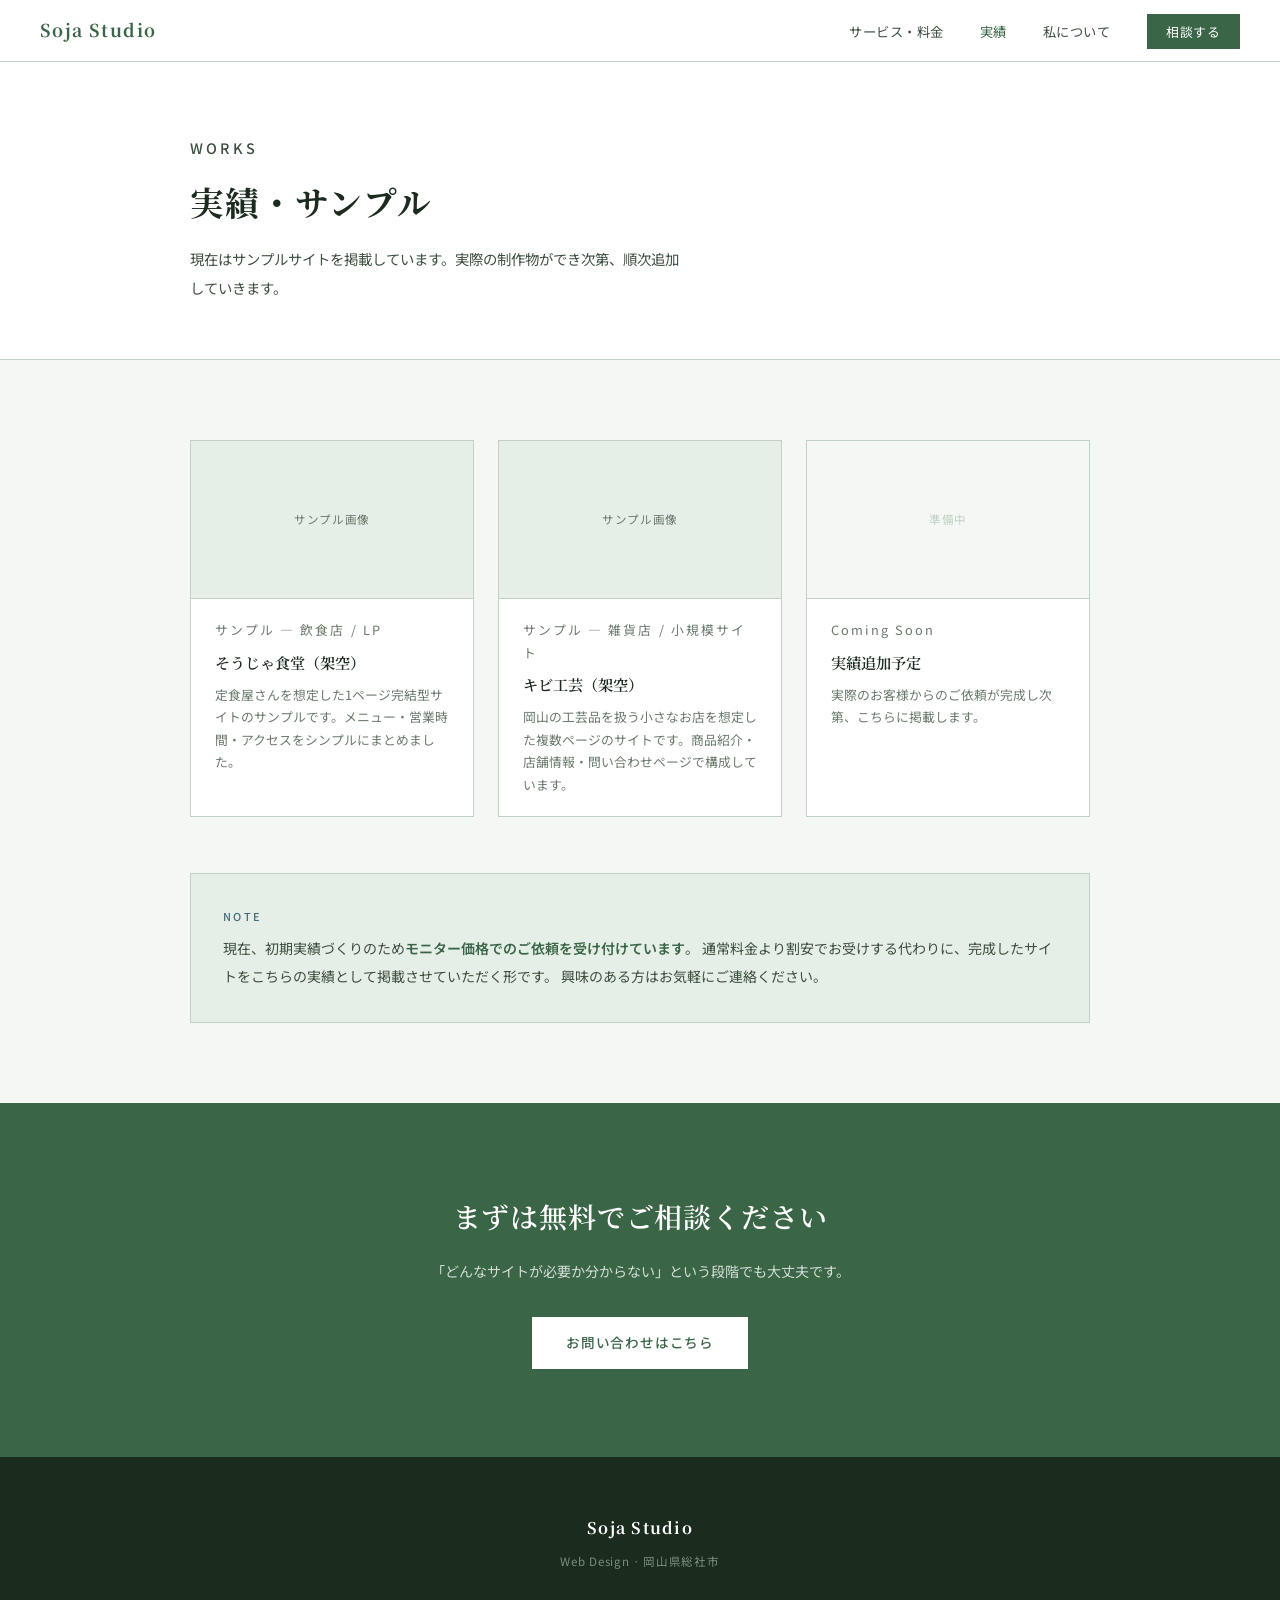
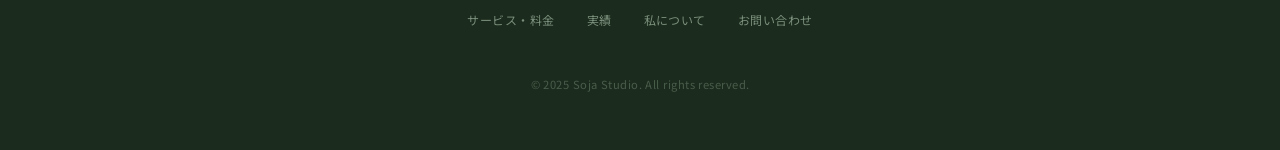
==== works.html @ 2a66c87e "Add files via upload" ====
<!DOCTYPE html>
<html lang="ja">
<head>
  <meta charset="UTF-8">
  <meta name="viewport" content="width=device-width, initial-scale=1.0">
  <title>実績 — Soja Studio</title>
  <meta name="description" content="Soja Studioの制作実績・サンプルサイトのご紹介です。">
  <link rel="stylesheet" href="style.css">
</head>
<body>

<header class="site-nav">
  <a href="index.html" class="nav-logo">Soja Studio</a>
  <nav>
    <ul class="nav-menu">
      <li><a href="service.html">サービス・料金</a></li>
      <li><a href="works.html" class="active">実績</a></li>
      <li><a href="about.html">私について</a></li>
      <li class="nav-cta"><a href="contact.html">相談する</a></li>
    </ul>
  </nav>
</header>

<div class="page-header">
  <div class="page-header-inner">
    <p class="section-label">Works</p>
    <h1>実績・サンプル</h1>
    <p>現在はサンプルサイトを掲載しています。実際の制作物ができ次第、順次追加していきます。</p>
  </div>
</div>

<section class="section">
  <div class="section-inner">
    <div class="works-grid">

      <div class="work-card">
        <div class="work-thumb">サンプル画像</div>
        <div class="work-info">
          <p class="work-tag">サンプル — 飲食店 / LP</p>
          <h3>そうじゃ食堂（架空）</h3>
          <p>定食屋さんを想定した1ページ完結型サイトのサンプルです。メニュー・営業時間・アクセスをシンプルにまとめました。</p>
        </div>
      </div>

      <div class="work-card">
        <div class="work-thumb">サンプル画像</div>
        <div class="work-info">
          <p class="work-tag">サンプル — 雑貨店 / 小規模サイト</p>
          <h3>キビ工芸（架空）</h3>
          <p>岡山の工芸品を扱う小さなお店を想定した複数ページのサイトです。商品紹介・店舗情報・問い合わせページで構成しています。</p>
        </div>
      </div>

      <div class="work-card">
        <div class="work-thumb" style="background:var(--bg); color:var(--border);">準備中</div>
        <div class="work-info">
          <p class="work-tag">Coming Soon</p>
          <h3>実績追加予定</h3>
          <p>実際のお客様からのご依頼が完成し次第、こちらに掲載します。</p>
        </div>
      </div>

    </div>

    <div style="margin-top:3.5rem; padding:2rem 2rem; background:var(--bg-alt); border:1px solid var(--border);">
      <p class="section-label" style="margin-bottom:0.5rem;">Note</p>
      <p style="font-size:0.875rem; color:var(--ink-soft); line-height:2;">
        現在、初期実績づくりのため<strong style="color:var(--green); font-weight:600;">モニター価格でのご依頼を受け付けています</strong>。
        通常料金より割安でお受けする代わりに、完成したサイトをこちらの実績として掲載させていただく形です。
        興味のある方はお気軽にご連絡ください。
      </p>
    </div>
  </div>
</section>

<section class="cta-banner">
  <h2>まずは無料でご相談ください</h2>
  <p>「どんなサイトが必要か分からない」という段階でも大丈夫です。</p>
  <a href="contact.html" class="btn btn-white">お問い合わせはこちら</a>
</section>

<footer class="site-footer">
  <p class="footer-logo">Soja Studio</p>
  <p class="footer-sub">Web Design · 岡山県総社市</p>
  <ul class="footer-nav">
    <li><a href="service.html">サービス・料金</a></li>
    <li><a href="works.html">実績</a></li>
    <li><a href="about.html">私について</a></li>
    <li><a href="contact.html">お問い合わせ</a></li>
  </ul>
  <p class="footer-copy">&copy; 2025 Soja Studio. All rights reserved.</p>
</footer>

</body>
</html>
---- style.css ----
@import url('https://fonts.googleapis.com/css2?family=Noto+Serif+JP:wght@400;600;700&family=Noto+Sans+JP:wght@400;500&display=swap');

/* ===== Tokens ===== */
:root {
  --ink:        #1B2B1D;
  --ink-soft:   #3D4F3E;
  --ink-muted:  #6A7A6B;
  --bg:         #F4F7F4;
  --bg-alt:     #E5EEE7;
  --green:      #3A6647;
  --green-h:    #4B7757;
  --teal:       #426E78;
  --border:     #C1D1C4;
  --white:      #FFFFFF;
  --serif:      'Noto Serif JP', Georgia, serif;
  --sans:       'Noto Sans JP', sans-serif;
}

/* ===== Reset ===== */
*, *::before, *::after { box-sizing: border-box; margin: 0; padding: 0; }
img { display: block; max-width: 100%; }
a { color: inherit; text-decoration: none; }
html { scroll-behavior: smooth; }

body {
  font-family: var(--sans);
  background: var(--bg);
  color: var(--ink);
  line-height: 1.85;
}

/* ===== Nav ===== */
.site-nav {
  position: sticky;
  top: 0;
  z-index: 100;
  background: var(--white);
  border-bottom: 1px solid var(--border);
  display: flex;
  align-items: center;
  justify-content: space-between;
  padding: 0 2.5rem;
  height: 62px;
}
.nav-logo {
  font-family: var(--serif);
  font-size: 1.1rem;
  font-weight: 700;
  color: var(--green);
  letter-spacing: 0.08em;
}
.nav-menu {
  list-style: none;
  display: flex;
  align-items: center;
  gap: 2.25rem;
}
.nav-menu a {
  font-size: 0.83rem;
  color: var(--ink-soft);
  letter-spacing: 0.04em;
  transition: color 0.15s;
}
.nav-menu a:hover, .nav-menu a.active { color: var(--green); }
.nav-cta a {
  padding: 0.5rem 1.2rem !important;
  background: var(--green) !important;
  color: var(--white) !important;
  font-size: 0.8rem !important;
  letter-spacing: 0.06em !important;
  transition: background 0.15s !important;
}
.nav-cta a:hover { background: var(--green-h) !important; }

/* ===== Buttons ===== */
.btn {
  display: inline-block;
  padding: 0.85rem 2.1rem;
  font-family: var(--sans);
  font-size: 0.85rem;
  font-weight: 500;
  letter-spacing: 0.06em;
  transition: background 0.15s, color 0.15s, border-color 0.15s;
}
.btn-primary { background: var(--green); color: var(--white); }
.btn-primary:hover { background: var(--green-h); }
.btn-outline { border: 1.5px solid var(--green); color: var(--green); background: transparent; }
.btn-outline:hover { background: var(--green); color: var(--white); }
.btn-white { background: var(--white); color: var(--green); }
.btn-white:hover { background: var(--bg); }

/* ===== Hero ===== */
.hero {
  max-width: 1000px;
  margin: 0 auto;
  padding: 7rem 2.5rem 6rem;
  position: relative;
  overflow: hidden;
}
.hero-deco {
  position: absolute;
  right: -20px;
  top: 50%;
  transform: translateY(-50%);
  opacity: 0.055;
  pointer-events: none;
}
.eyebrow {
  font-size: 0.7rem;
  font-weight: 500;
  letter-spacing: 0.22em;
  color: var(--teal);
  text-transform: uppercase;
  margin-bottom: 1.5rem;
}
.hero h1 {
  font-family: var(--serif);
  font-size: clamp(1.85rem, 4.5vw, 2.9rem);
  font-weight: 700;
  line-height: 1.5;
  color: var(--ink);
  letter-spacing: 0.03em;
  max-width: 660px;
  margin-bottom: 1.75rem;
}
.hero p {
  font-size: 0.975rem;
  color: var(--ink-soft);
  max-width: 480px;
  line-height: 2.05;
  margin-bottom: 2.75rem;
}
.hero-ctas { display: flex; gap: 1rem; flex-wrap: wrap; }

/* ===== Section ===== */
.section { padding: 5rem 2.5rem; }
.section-inner { max-width: 900px; margin: 0 auto; }
.section-alt { background: var(--bg-alt); }
.section-label {
  font-size: 0.68rem;
  font-weight: 500;
  letter-spacing: 0.22em;
  color: var(--teal);
  text-transform: uppercase;
  margin-bottom: 0.5rem;
}
.section h2 {
  font-family: var(--serif);
  font-size: clamp(1.35rem, 2.5vw, 1.8rem);
  font-weight: 600;
  color: var(--ink);
  margin-bottom: 2.5rem;
  letter-spacing: 0.03em;
}

/* ===== Card grid ===== */
.card-grid {
  display: grid;
  grid-template-columns: repeat(auto-fit, minmax(240px, 1fr));
  gap: 1.15rem;
}
.card {
  background: var(--white);
  border: 1px solid var(--border);
  padding: 2rem 1.75rem;
}
.card-tag {
  font-size: 0.68rem;
  letter-spacing: 0.16em;
  color: var(--teal);
  margin-bottom: 0.9rem;
}
.card h3 {
  font-family: var(--serif);
  font-size: 1rem;
  font-weight: 600;
  color: var(--ink);
  margin-bottom: 0.75rem;
  line-height: 1.6;
}
.card p {
  font-size: 0.85rem;
  color: var(--ink-muted);
  line-height: 1.85;
}
.card-price {
  margin-top: 1.5rem;
  padding-top: 1.1rem;
  border-top: 1px solid var(--border);
  font-family: var(--serif);
  font-size: 1rem;
  font-weight: 600;
  color: var(--green);
}

/* ===== About teaser ===== */
.about-teaser {
  display: grid;
  grid-template-columns: 160px 1fr;
  gap: 3rem;
  align-items: center;
}
.avatar-box {
  aspect-ratio: 1;
  background: var(--bg-alt);
  border: 1px solid var(--border);
  display: flex;
  align-items: center;
  justify-content: center;
  color: var(--ink-muted);
  font-size: 0.68rem;
  letter-spacing: 0.08em;
  text-align: center;
}
.about-teaser h3 {
  font-family: var(--serif);
  font-size: 1.2rem;
  font-weight: 600;
  color: var(--ink);
  margin-bottom: 0.9rem;
  line-height: 1.6;
}
.about-teaser p { font-size: 0.9rem; color: var(--ink-soft); margin-bottom: 1.5rem; }

/* ===== CTA Banner ===== */
.cta-banner {
  background: var(--green);
  padding: 5.5rem 2.5rem;
  text-align: center;
}
.cta-banner h2 {
  font-family: var(--serif);
  font-size: clamp(1.2rem, 2.5vw, 1.75rem);
  font-weight: 600;
  color: var(--white);
  letter-spacing: 0.03em;
  margin-bottom: 0.85rem;
}
.cta-banner p { color: rgba(255,255,255,.78); font-size: 0.88rem; margin-bottom: 2rem; line-height: 2; }

/* ===== Footer ===== */
.site-footer {
  background: var(--ink);
  padding: 3.5rem 2.5rem;
  text-align: center;
}
.footer-logo {
  font-family: var(--serif);
  font-size: 1rem;
  font-weight: 700;
  color: var(--white);
  letter-spacing: 0.08em;
  margin-bottom: 0.5rem;
}
.footer-sub { font-size: 0.72rem; color: #7A8F7C; letter-spacing: 0.06em; margin-bottom: 2rem; }
.footer-nav { list-style: none; display: flex; justify-content: center; gap: 2rem; margin-bottom: 2.5rem; }
.footer-nav a { font-size: 0.75rem; color: #7A8F7C; letter-spacing: 0.04em; transition: color 0.15s; }
.footer-nav a:hover { color: var(--white); }
.footer-copy { font-size: 0.7rem; color: #4A5D4C; letter-spacing: 0.04em; }

/* ===== Page header (inner pages) ===== */
.page-header {
  background: var(--white);
  border-bottom: 1px solid var(--border);
  padding: 4.5rem 2.5rem 3.5rem;
}
.page-header-inner { max-width: 900px; margin: 0 auto; }
.page-header h1 {
  font-family: var(--serif);
  font-size: clamp(1.55rem, 3vw, 2.1rem);
  font-weight: 700;
  color: var(--ink);
  letter-spacing: 0.03em;
  margin-bottom: 0.75rem;
  margin-top: 0.4rem;
}
.page-header p { font-size: 0.9rem; color: var(--ink-soft); max-width: 500px; line-height: 2; }

/* ===== Service page ===== */
.pricing-table { width: 100%; border-collapse: collapse; background: var(--white); }
.pricing-table th {
  background: var(--green);
  color: var(--white);
  padding: 0.9rem 1.25rem;
  text-align: left;
  font-size: 0.8rem;
  font-weight: 500;
  letter-spacing: 0.06em;
}
.pricing-table td {
  padding: 1.1rem 1.25rem;
  border-bottom: 1px solid var(--border);
  font-size: 0.875rem;
  color: var(--ink-soft);
  vertical-align: top;
  line-height: 1.8;
}
.pricing-table tr:last-child td { border-bottom: none; }
.td-price { font-family: var(--serif); font-weight: 600; color: var(--green) !important; white-space: nowrap; }
.td-name { font-weight: 500; color: var(--ink) !important; }

.flow {
  display: flex;
  margin-top: 2rem;
}
.flow-step {
  flex: 1;
  padding: 1.5rem 1rem;
  text-align: center;
  background: var(--white);
  border: 1px solid var(--border);
  border-right: none;
}
.flow-step:last-child { border-right: 1px solid var(--border); }
.flow-num { font-size: 0.65rem; letter-spacing: 0.15em; color: var(--teal); margin-bottom: 0.4rem; }
.flow-step h4 { font-family: var(--serif); font-size: 0.9rem; font-weight: 600; color: var(--ink); line-height: 1.5; }
.flow-step p { font-size: 0.75rem; color: var(--ink-muted); margin-top: 0.4rem; line-height: 1.6; }

/* ===== FAQ ===== */
.faq-list { border-top: 1px solid var(--border); margin-top: 0.5rem; }
.faq-item { border-bottom: 1px solid var(--border); padding: 1.5rem 0; }
.faq-q {
  font-family: var(--serif);
  font-size: 0.95rem;
  font-weight: 600;
  color: var(--ink);
  margin-bottom: 0.65rem;
  display: flex;
  gap: 0.6rem;
}
.faq-q::before { content: 'Q.'; color: var(--green); flex-shrink: 0; }
.faq-a { font-size: 0.85rem; color: var(--ink-soft); line-height: 1.95; padding-left: 1.6rem; }

/* ===== Works ===== */
.works-grid {
  display: grid;
  grid-template-columns: repeat(auto-fit, minmax(260px, 1fr));
  gap: 1.5rem;
}
.work-card { background: var(--white); border: 1px solid var(--border); overflow: hidden; }
.work-thumb {
  aspect-ratio: 16/9;
  background: var(--bg-alt);
  display: flex;
  align-items: center;
  justify-content: center;
  border-bottom: 1px solid var(--border);
  font-size: 0.72rem;
  color: var(--ink-muted);
  letter-spacing: 0.06em;
}
.work-info { padding: 1.25rem 1.5rem; }
.work-tag { font-size: 0.66rem; letter-spacing: 0.16em; color: var(--teal); margin-bottom: 0.45rem; }
.work-info h3 { font-family: var(--serif); font-size: 0.95rem; font-weight: 600; color: var(--ink); margin-bottom: 0.45rem; }
.work-info p { font-size: 0.8rem; color: var(--ink-muted); line-height: 1.75; }

/* ===== About page ===== */
.about-profile {
  display: grid;
  grid-template-columns: 180px 1fr;
  gap: 3.5rem;
  align-items: start;
}
.profile-img {
  aspect-ratio: 1;
  background: var(--bg-alt);
  border: 1px solid var(--border);
  display: flex; align-items: center; justify-content: center;
  font-size: 0.68rem; color: var(--ink-muted); letter-spacing: 0.08em; text-align: center;
}
.profile-text h2 { font-family: var(--serif); font-size: 1.4rem; font-weight: 700; color: var(--ink); margin-bottom: 0.4rem; }
.profile-meta { font-size: 0.75rem; color: var(--teal); letter-spacing: 0.1em; margin-bottom: 1.5rem; }
.profile-text p { font-size: 0.9rem; color: var(--ink-soft); line-height: 2.05; margin-bottom: 1rem; }
.skills-tags { display: flex; flex-wrap: wrap; gap: 0.45rem; margin-top: 1.5rem; list-style: none; }
.skills-tags li {
  font-size: 0.72rem;
  padding: 0.3rem 0.85rem;
  background: var(--bg-alt);
  border: 1px solid var(--border);
  color: var(--ink-soft);
  letter-spacing: 0.04em;
}

/* ===== Contact page ===== */
.contact-layout {
  display: grid;
  grid-template-columns: 1fr 2fr;
  gap: 4rem;
  align-items: start;
}
.contact-info h3 { font-family: var(--serif); font-size: 1.05rem; font-weight: 600; color: var(--ink); margin-bottom: 0.85rem; }
.contact-info p { font-size: 0.85rem; color: var(--ink-soft); line-height: 2; margin-bottom: 1.25rem; }
.contact-detail { font-size: 0.78rem; color: var(--ink-muted); letter-spacing: 0.03em; margin-bottom: 0.35rem; }

.form-group { margin-bottom: 1.5rem; }
.form-label { display: block; font-size: 0.78rem; font-weight: 500; color: var(--ink-soft); letter-spacing: 0.05em; margin-bottom: 0.5rem; }
.form-req { color: var(--teal); font-size: 0.66rem; margin-left: 0.2rem; }
.form-input,
.form-select,
.form-textarea {
  width: 100%;
  padding: 0.8rem 1rem;
  border: 1px solid var(--border);
  background: var(--white);
  font-family: var(--sans);
  font-size: 0.875rem;
  color: var(--ink);
  outline: none;
  transition: border-color 0.15s;
  appearance: none;
  border-radius: 0;
}
.form-input:focus, .form-select:focus, .form-textarea:focus { border-color: var(--green); }
.form-textarea { resize: vertical; min-height: 150px; line-height: 1.85; }
.form-note { font-size: 0.73rem; color: var(--ink-muted); margin-top: 1.5rem; line-height: 1.9; }

/* ===== Responsive ===== */
@media (max-width: 768px) {
  .nav-menu { display: none; }

  .hero { padding: 4rem 1.25rem 3.5rem; }
  .hero-deco { display: none; }
  .section { padding: 3.5rem 1.25rem; }
  .page-header { padding: 3rem 1.25rem 2.5rem; }

  .about-teaser,
  .about-profile,
  .contact-layout {
    grid-template-columns: 1fr;
    gap: 2rem;
  }
  .about-teaser .avatar-box, .profile-img { max-width: 140px; }

  .flow { flex-direction: column; }
  .flow-step { border-right: 1px solid var(--border); border-bottom: none; }
  .flow-step:last-child { border-bottom: 1px solid var(--border); }

  .cta-banner { padding: 3.5rem 1.25rem; }
}
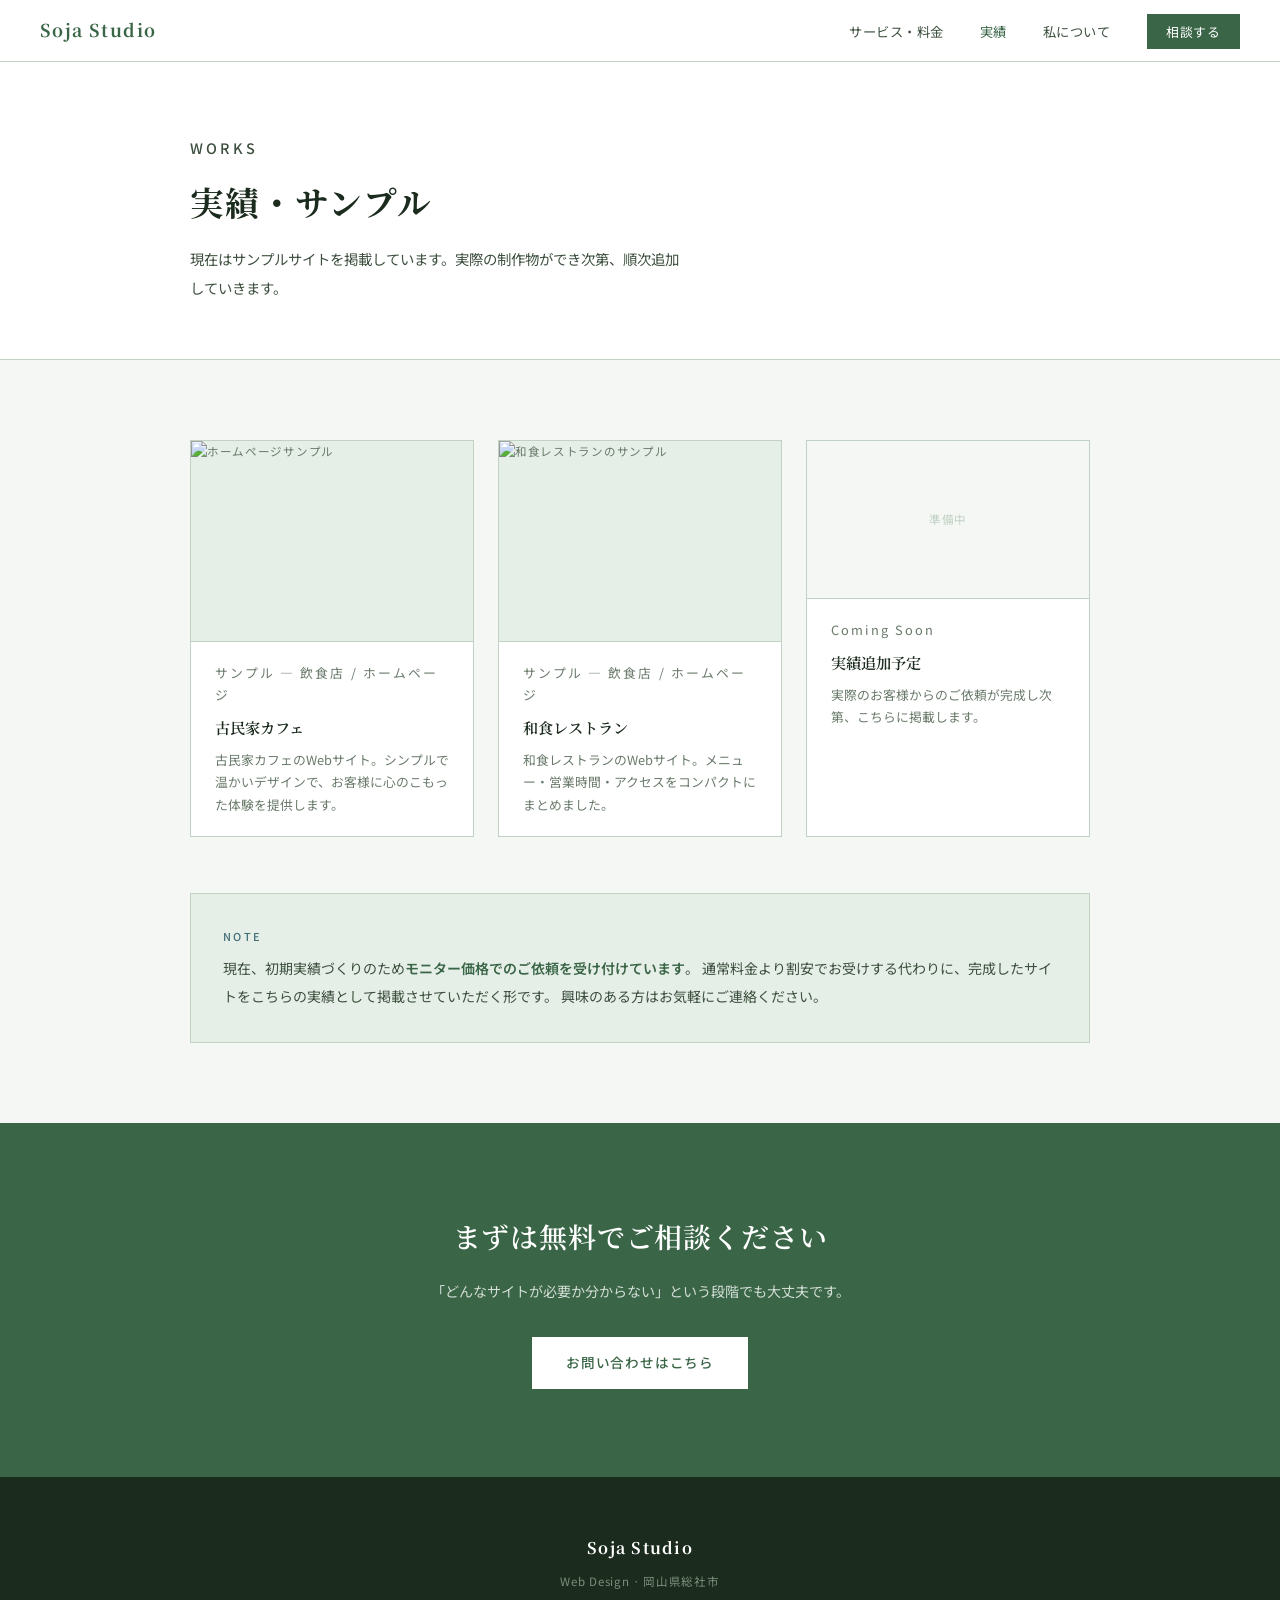
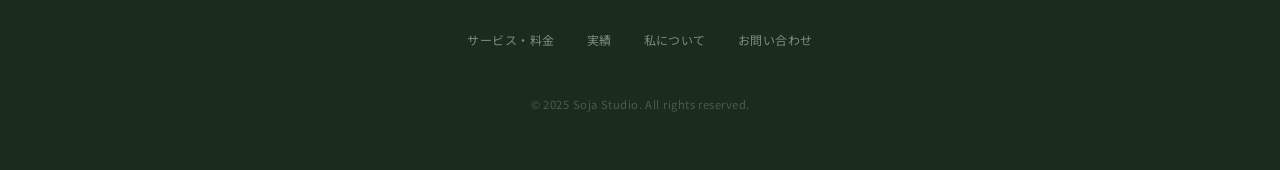
==== commit 6ff788be: "Add files via upload" ====
--- a/works.html
+++ b/works.html
@@ -34,20 +34,23 @@
     <div class="works-grid">
 
       <div class="work-card">
-        <div class="work-thumb">サンプル画像</div>
+        <a href="homepage_sample/homepage_sample.html" class="work-thumb" target="_blank" rel="noopener">
+          <img src="c:\Users\9ab68\Downloads\homepage\picture\photo-1521017432531-fbd92d768814.jpg" alt="ホームページサンプル" width="150" height="200" style="object-fit: cover; width:300px; height: 200px;">
+        </a>
         <div class="work-info">
-          <p class="work-tag">サンプル — 飲食店 / LP</p>
-          <h3>そうじゃ食堂（架空）</h3>
-          <p>定食屋さんを想定した1ページ完結型サイトのサンプルです。メニュー・営業時間・アクセスをシンプルにまとめました。</p>
+          <p class="work-tag">サンプル — 飲食店 / ホームページ</p>
+          <h3><a href="homepage_sample/homepage_sample.html" target="_blank" rel="noopener">古民家カフェ</a></h3>
+          <p>古民家カフェのWebサイト。シンプルで温かいデザインで、お客様に心のこもった体験を提供します。</p>
         </div>
       </div>
-
       <div class="work-card">
-        <div class="work-thumb">サンプル画像</div>
+        <a href="https://restaurant-website-design-sooty.vercel.app/" class="work-thumb" target="_blank" rel="noopener">
+          <img src="c:\Users\9ab68\Downloads\homepage\picture\dish-2.png" alt="和食レストランのサンプル" width="150" height="200" style="object-fit: cover; width: 300px; height: 200px;">
+        </a>
         <div class="work-info">
-          <p class="work-tag">サンプル — 雑貨店 / 小規模サイト</p>
-          <h3>キビ工芸（架空）</h3>
-          <p>岡山の工芸品を扱う小さなお店を想定した複数ページのサイトです。商品紹介・店舗情報・問い合わせページで構成しています。</p>
+          <p class="work-tag">サンプル — 飲食店 / ホームページ</p>
+          <h3><a href="https://restaurant-website-design-sooty.vercel.app/" target="_blank" rel="noopener">和食レストラン</a></h3>
+          <p>和食レストランのWebサイト。メニュー・営業時間・アクセスをコンパクトにまとめました。</p>
         </div>
       </div>
 
